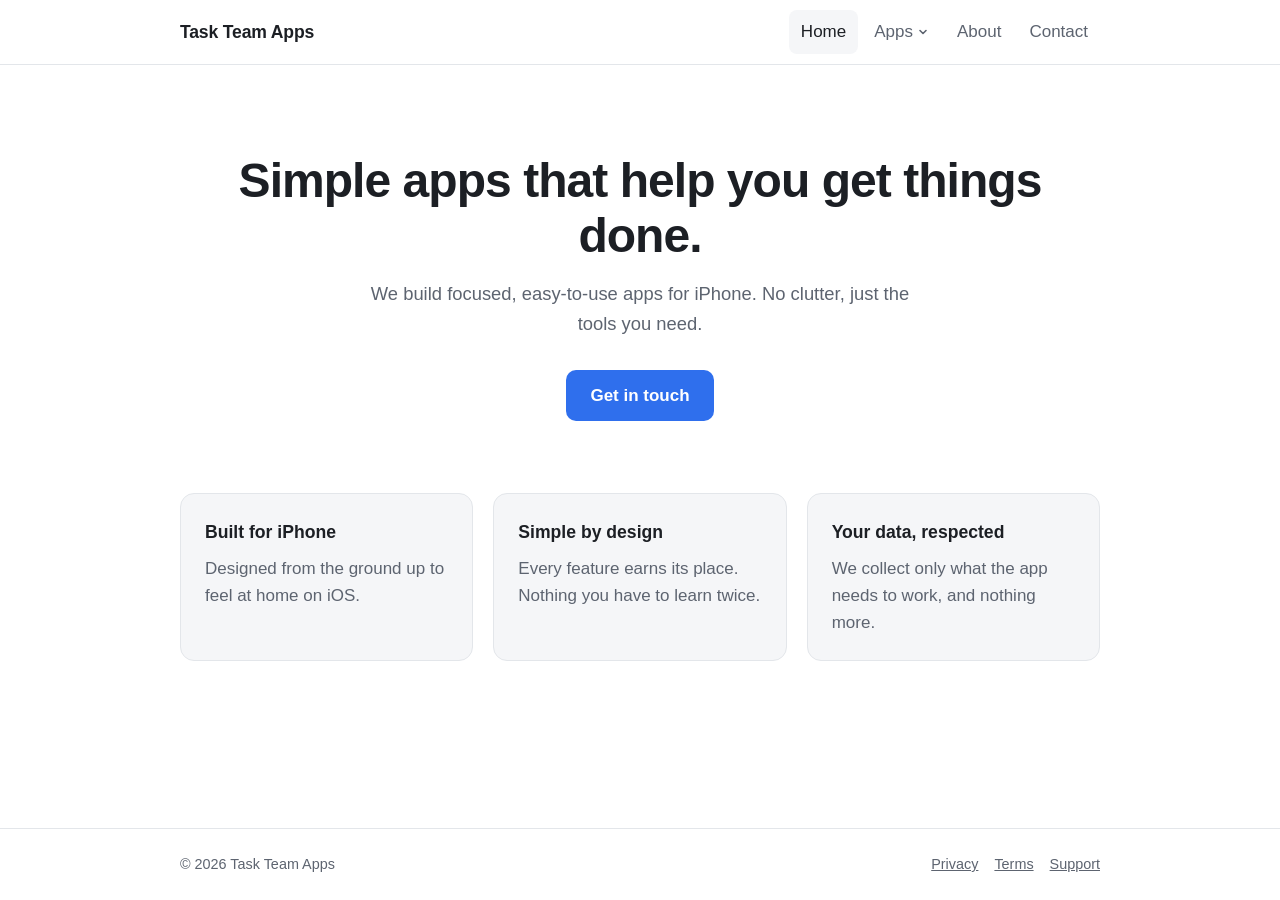
==== index.html @ 3afe0caa "Include dropdown with list of apps" ====
<!DOCTYPE html>
<html lang="en">
<head>
  <meta charset="UTF-8">
  <meta name="viewport" content="width=device-width, initial-scale=1">
  <title>Task Team Apps</title>
  <meta name="description" content="Task Team Apps builds simple, focused apps for iPhone.">
  <link rel="stylesheet" href="style.css">
  <script src="nav.js" defer></script>
</head>
<body>
  <header>
    <div class="wrap">
      <a class="brand" href="index.html">Task Team Apps</a>
      <nav>
        <ul>
          <li><a href="index.html" aria-current="page">Home</a></li>
          <li class="dropdown">
            <button type="button" class="nav-btn" aria-haspopup="true" aria-expanded="false">Apps<svg class="chev" viewBox="0 0 12 12" aria-hidden="true"><path d="M3 4.5 6 7.5 9 4.5" fill="none" stroke="currentColor" stroke-width="1.6" stroke-linecap="round" stroke-linejoin="round"/></svg></button>
            <ul class="menu">
              <li><a href="tax-lien-tracker.html"><span class="menu-title">Tax Lien Tracker</span><span class="menu-sub">Track liens, deadlines and properties</span></a></li>
              <li class="menu-note">More apps coming soon</li>
            </ul>
          </li>
          <li><a href="about.html">About</a></li>
          <li><a href="contact.html">Contact</a></li>
        </ul>
      </nav>
    </div>
  </header>

  <main>
    <section class="hero">
      <div class="wrap">
        <h1>Simple apps that help you get things done.</h1>
        <p>We build focused, easy-to-use apps for iPhone. No clutter, just the tools you need.</p>
        <a class="button" href="contact.html">Get in touch</a>
      </div>
    </section>

    <section class="wrap features">
      <div class="card">
        <h3>Built for iPhone</h3>
        <p>Designed from the ground up to feel at home on iOS.</p>
      </div>
      <div class="card">
        <h3>Simple by design</h3>
        <p>Every feature earns its place. Nothing you have to learn twice.</p>
      </div>
      <div class="card">
        <h3>Your data, respected</h3>
        <p>We collect only what the app needs to work, and nothing more.</p>
      </div>
    </section>
  </main>

  <footer>
    <div class="wrap">
      <span>&copy; 2026 Task Team Apps</span>
      <span class="footer-links"><a href="privacy.html">Privacy</a><a href="terms.html">Terms</a><a href="contact.html">Support</a></span>
    </div>
  </footer>
</body>
</html>
---- style.css ----
:root {
  --bg: #ffffff;
  --bg-soft: #f5f6f8;
  --text: #1c1f24;
  --muted: #5d6470;
  --accent: #2f6fed;
  --accent-dark: #1f56c4;
  --border: #e3e6ea;
  --radius: 14px;
  --max: 960px;
}

@media (prefers-color-scheme: dark) {
  :root {
    --bg: #111317;
    --bg-soft: #1a1d23;
    --text: #eceef1;
    --muted: #a3aab5;
    --accent: #5b8ff5;
    --accent-dark: #7aa5f7;
    --border: #2a2e36;
  }
}

* { box-sizing: border-box; }

html, body { margin: 0; padding: 0; }

body {
  background: var(--bg);
  color: var(--text);
  font-family: -apple-system, BlinkMacSystemFont, "Segoe UI", Roboto, Helvetica, Arial, sans-serif;
  font-size: 17px;
  line-height: 1.6;
  min-height: 100vh;
  display: flex;
  flex-direction: column;
}

a { color: var(--accent); }
a:hover { color: var(--accent-dark); }

.wrap {
  width: 100%;
  max-width: var(--max);
  margin: 0 auto;
  padding: 0 20px;
}

/* Header & navigation */
header {
  border-bottom: 1px solid var(--border);
}

header .wrap {
  display: flex;
  align-items: center;
  justify-content: space-between;
  gap: 16px;
  height: 64px;
}

.brand {
  font-weight: 700;
  font-size: 1.1rem;
  color: var(--text);
  text-decoration: none;
  letter-spacing: -0.01em;
}

nav ul {
  list-style: none;
  display: flex;
  gap: 4px;
  margin: 0;
  padding: 0;
}

nav a {
  display: block;
  padding: 8px 12px;
  border-radius: 8px;
  color: var(--muted);
  text-decoration: none;
  font-weight: 500;
}

nav a:hover { color: var(--text); background: var(--bg-soft); }

nav a[aria-current="page"] { color: var(--text); background: var(--bg-soft); }

/* Main content */
main { flex: 1; }

.hero {
  padding: 88px 0 72px;
  text-align: center;
}

.hero h1 {
  font-size: clamp(2rem, 5vw, 3rem);
  line-height: 1.15;
  letter-spacing: -0.02em;
  margin: 0 0 16px;
}

.hero p {
  color: var(--muted);
  font-size: 1.15rem;
  max-width: 560px;
  margin: 0 auto 32px;
}

.button {
  display: inline-block;
  background: var(--accent);
  color: #fff;
  padding: 12px 24px;
  border-radius: 10px;
  text-decoration: none;
  font-weight: 600;
}

.button:hover { background: var(--accent-dark); color: #fff; }

.features {
  display: grid;
  grid-template-columns: repeat(auto-fit, minmax(240px, 1fr));
  gap: 20px;
  padding-bottom: 80px;
}

.card {
  background: var(--bg-soft);
  border: 1px solid var(--border);
  border-radius: var(--radius);
  padding: 24px;
}

.card h3 { margin: 0 0 8px; font-size: 1.1rem; }
.card p { margin: 0; color: var(--muted); }

.page {
  padding: 64px 0 80px;
  max-width: 680px;
}

.page h1 {
  font-size: 2.2rem;
  letter-spacing: -0.02em;
  margin: 0 0 20px;
}

.page p { color: var(--muted); }

.contact-box {
  margin-top: 28px;
  background: var(--bg-soft);
  border: 1px solid var(--border);
  border-radius: var(--radius);
  padding: 24px;
}

.contact-box p { margin: 0 0 6px; }
.contact-box a { font-weight: 600; font-size: 1.1rem; }

/* Notice page (open on mobile) */
.notice {
  max-width: 480px;
  margin: 0 auto;
  padding: 72px 0 80px;
  text-align: center;
}

.notice .icon {
  font-size: 56px;
  line-height: 1;
  margin-bottom: 20px;
}

.notice h1 { font-size: 1.8rem; margin: 0 0 14px; letter-spacing: -0.01em; }
.notice p { color: var(--muted); }

.steps {
  text-align: left;
  background: var(--bg-soft);
  border: 1px solid var(--border);
  border-radius: var(--radius);
  padding: 20px 24px 20px 44px;
  margin: 28px 0;
  color: var(--text);
}

.steps li { margin: 6px 0; }

.small { font-size: 0.9rem; color: var(--muted); }

/* Footer */
footer {
  border-top: 1px solid var(--border);
  padding: 24px 0;
  color: var(--muted);
  font-size: 0.9rem;
}

footer .wrap {
  display: flex;
  justify-content: space-between;
  flex-wrap: wrap;
  gap: 8px;
}

footer a { color: var(--muted); }

@media (max-width: 520px) {
  body { font-size: 16px; }
  .brand { font-size: 1rem; }
  nav a { padding: 8px 8px; }
  .hero { padding: 56px 0 48px; }
}

.footer-links { display: flex; gap: 16px; }

/* Legal pages */
.legal h2 { font-size: 1.2rem; margin: 32px 0 8px; color: var(--text); }
.legal ul { color: var(--muted); padding-left: 22px; }
.legal li { margin: 4px 0; }
.legal strong { color: var(--text); }

/* Apps dropdown */
.dropdown { position: relative; }

.nav-btn {
  display: flex;
  align-items: center;
  gap: 4px;
  padding: 8px 12px;
  border: 0;
  border-radius: 8px;
  background: none;
  color: var(--muted);
  font: inherit;
  font-weight: 500;
  cursor: pointer;
}

.nav-btn:hover,
.dropdown.open .nav-btn,
.nav-btn.active { color: var(--text); background: var(--bg-soft); }

.chev { width: 12px; height: 12px; transition: transform 0.15s ease; }
.dropdown.open .chev { transform: rotate(180deg); }

.menu {
  display: none;
  position: absolute;
  top: 100%;
  left: 0;
  z-index: 20;
  min-width: 260px;
  margin: 0;
  padding: 6px;
  list-style: none;
  background: var(--bg);
  border: 1px solid var(--border);
  border-radius: 12px;
  box-shadow: 0 12px 32px rgba(0, 0, 0, 0.12);
}

/* invisible bridge so the menu doesn't close while moving the mouse down */
.menu::before {
  content: "";
  position: absolute;
  left: 0;
  right: 0;
  top: -8px;
  height: 8px;
}

.dropdown.open .menu { display: block; }

@media (hover: hover) {
  .dropdown:hover .menu { display: block; }
  .dropdown:hover .nav-btn { color: var(--text); background: var(--bg-soft); }
}

nav .menu a {
  display: flex;
  flex-direction: column;
  padding: 10px 12px;
  border-radius: 8px;
}

.menu-title { color: var(--text); font-weight: 600; }
.menu-sub { color: var(--muted); font-size: 0.85rem; font-weight: 400; }

.menu-note {
  padding: 8px 12px 6px;
  margin-top: 4px;
  border-top: 1px solid var(--border);
  color: var(--muted);
  font-size: 0.8rem;
}

/* App page */
.eyebrow {
  color: var(--accent) !important;
  font-size: 0.9rem !important;
  font-weight: 600;
  margin: 0 auto 12px !important;
}

.plans-section { padding-bottom: 48px; }
.plans-section h2 { font-size: 1.6rem; margin: 0 0 20px; letter-spacing: -0.01em; }

.plans {
  display: grid;
  grid-template-columns: repeat(auto-fit, minmax(260px, 1fr));
  gap: 20px;
  margin-bottom: 16px;
}

.plan .price { color: var(--text); font-size: 1.8rem; font-weight: 700; margin: 4px 0 0; }
.plan .price span { font-size: 1rem; font-weight: 500; color: var(--muted); }
.plan .price-alt { font-size: 0.9rem; margin: 2px 0 0; }
.plan ul { margin: 16px 0 0; padding-left: 20px; color: var(--muted); }
.plan li { margin: 4px 0; }
.plan-pro { border-color: var(--accent); }

.app-links { padding-bottom: 64px; }

.brand { white-space: nowrap; }

@media (max-width: 520px) {
  header .wrap {
    flex-wrap: wrap;
    height: auto;
    padding-top: 12px;
    padding-bottom: 6px;
    row-gap: 4px;
  }
  nav { width: 100%; margin-left: -8px; }
  nav ul { gap: 2px; }
  nav a, .nav-btn { padding: 8px 8px; }
  .menu { min-width: 250px; }
}
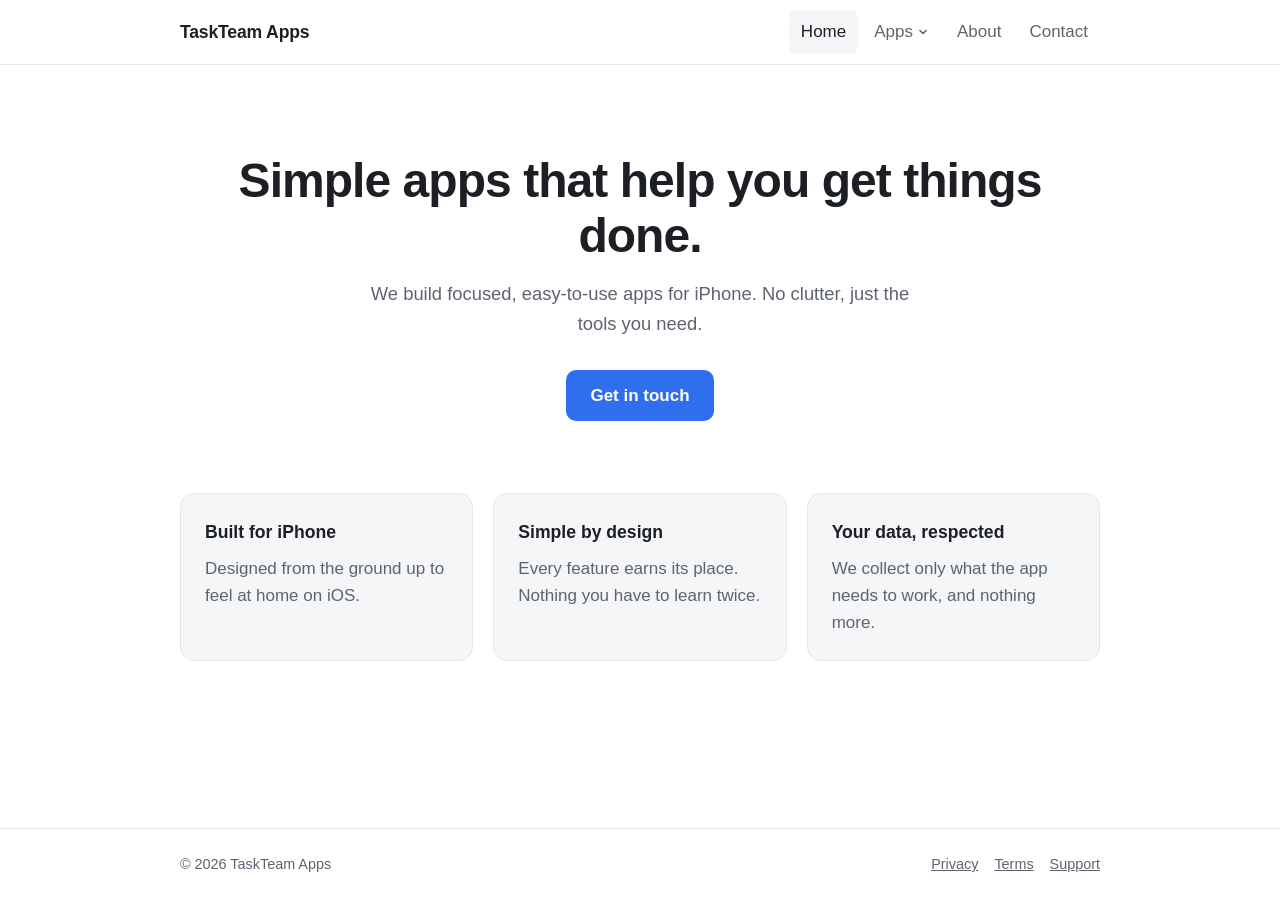
==== commit 203680fb: "Fix - TaskTeam is one word" ====
--- a/index.html
+++ b/index.html
@@ -3,15 +3,15 @@
 <head>
   <meta charset="UTF-8">
   <meta name="viewport" content="width=device-width, initial-scale=1">
-  <title>Task Team Apps</title>
-  <meta name="description" content="Task Team Apps builds simple, focused apps for iPhone.">
+  <title>TaskTeam Apps</title>
+  <meta name="description" content="TaskTeam Apps builds simple, focused apps for iPhone.">
   <link rel="stylesheet" href="style.css">
   <script src="nav.js" defer></script>
 </head>
 <body>
   <header>
     <div class="wrap">
-      <a class="brand" href="index.html">Task Team Apps</a>
+      <a class="brand" href="index.html">TaskTeam Apps</a>
       <nav>
         <ul>
           <li><a href="index.html" aria-current="page">Home</a></li>
@@ -56,7 +56,7 @@
 
   <footer>
     <div class="wrap">
-      <span>&copy; 2026 Task Team Apps</span>
+      <span>&copy; 2026 TaskTeam Apps</span>
       <span class="footer-links"><a href="privacy.html">Privacy</a><a href="terms.html">Terms</a><a href="contact.html">Support</a></span>
     </div>
   </footer>
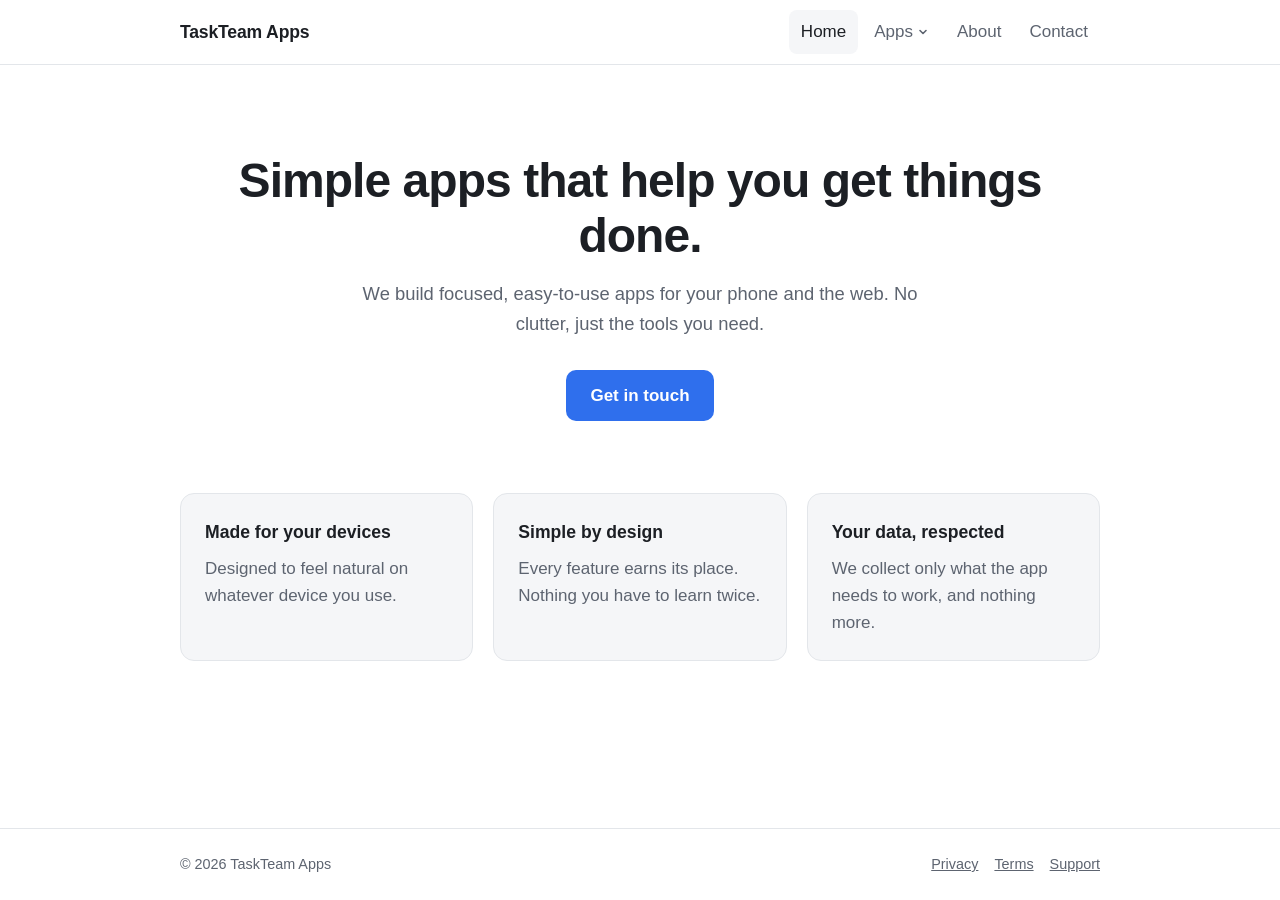
==== commit 7b1e34e7: "Also include Android and web apps" ====
--- a/index.html
+++ b/index.html
@@ -4,7 +4,7 @@
   <meta charset="UTF-8">
   <meta name="viewport" content="width=device-width, initial-scale=1">
   <title>TaskTeam Apps</title>
-  <meta name="description" content="TaskTeam Apps builds simple, focused apps for iPhone.">
+  <meta name="description" content="TaskTeam Apps builds simple, focused apps for mobile and the web.">
   <link rel="stylesheet" href="style.css">
   <script src="nav.js" defer></script>
 </head>
@@ -18,7 +18,7 @@
           <li class="dropdown">
             <button type="button" class="nav-btn" aria-haspopup="true" aria-expanded="false">Apps<svg class="chev" viewBox="0 0 12 12" aria-hidden="true"><path d="M3 4.5 6 7.5 9 4.5" fill="none" stroke="currentColor" stroke-width="1.6" stroke-linecap="round" stroke-linejoin="round"/></svg></button>
             <ul class="menu">
-              <li><a href="tax-lien-tracker.html"><span class="menu-title">Tax Lien Tracker</span><span class="menu-sub">Track liens, deadlines and properties</span></a></li>
+              <li><a href="tax-lien-tracker.html"><span class="menu-title">Tax Lien Tracker</span></a></li>
               <li class="menu-note">More apps coming soon</li>
             </ul>
           </li>
@@ -33,15 +33,15 @@
     <section class="hero">
       <div class="wrap">
         <h1>Simple apps that help you get things done.</h1>
-        <p>We build focused, easy-to-use apps for iPhone. No clutter, just the tools you need.</p>
+        <p>We build focused, easy-to-use apps for your phone and the web. No clutter, just the tools you need.</p>
         <a class="button" href="contact.html">Get in touch</a>
       </div>
     </section>
 
     <section class="wrap features">
       <div class="card">
-        <h3>Built for iPhone</h3>
-        <p>Designed from the ground up to feel at home on iOS.</p>
+        <h3>Made for your devices</h3>
+        <p>Designed to feel natural on whatever device you use.</p>
       </div>
       <div class="card">
         <h3>Simple by design</h3>
--- a/style.css
+++ b/style.css
@@ -141,7 +141,7 @@
 .card p { margin: 0; color: var(--muted); }
 
 .page {
-  padding: 64px 0 80px;
+  padding: 64px 20px 80px;
   max-width: 680px;
 }
 
@@ -344,3 +344,16 @@
   nav a, .nav-btn { padding: 8px 8px; }
   .menu { min-width: 250px; }
 }
+
+/* Contact page */
+.contact-grid {
+  display: grid;
+  grid-template-columns: repeat(auto-fit, minmax(280px, 1fr));
+  gap: 16px;
+  margin-top: 28px;
+}
+.contact-grid .contact-box { margin-top: 0; }
+.contact-box h3 { margin: 0 0 6px; font-size: 1.05rem; }
+.contact-box p { margin: 0 0 12px; }
+.contact-box a { font-size: 1rem; overflow-wrap: anywhere; }
+.contact-box a.inline { font-weight: 400; font-size: inherit; }
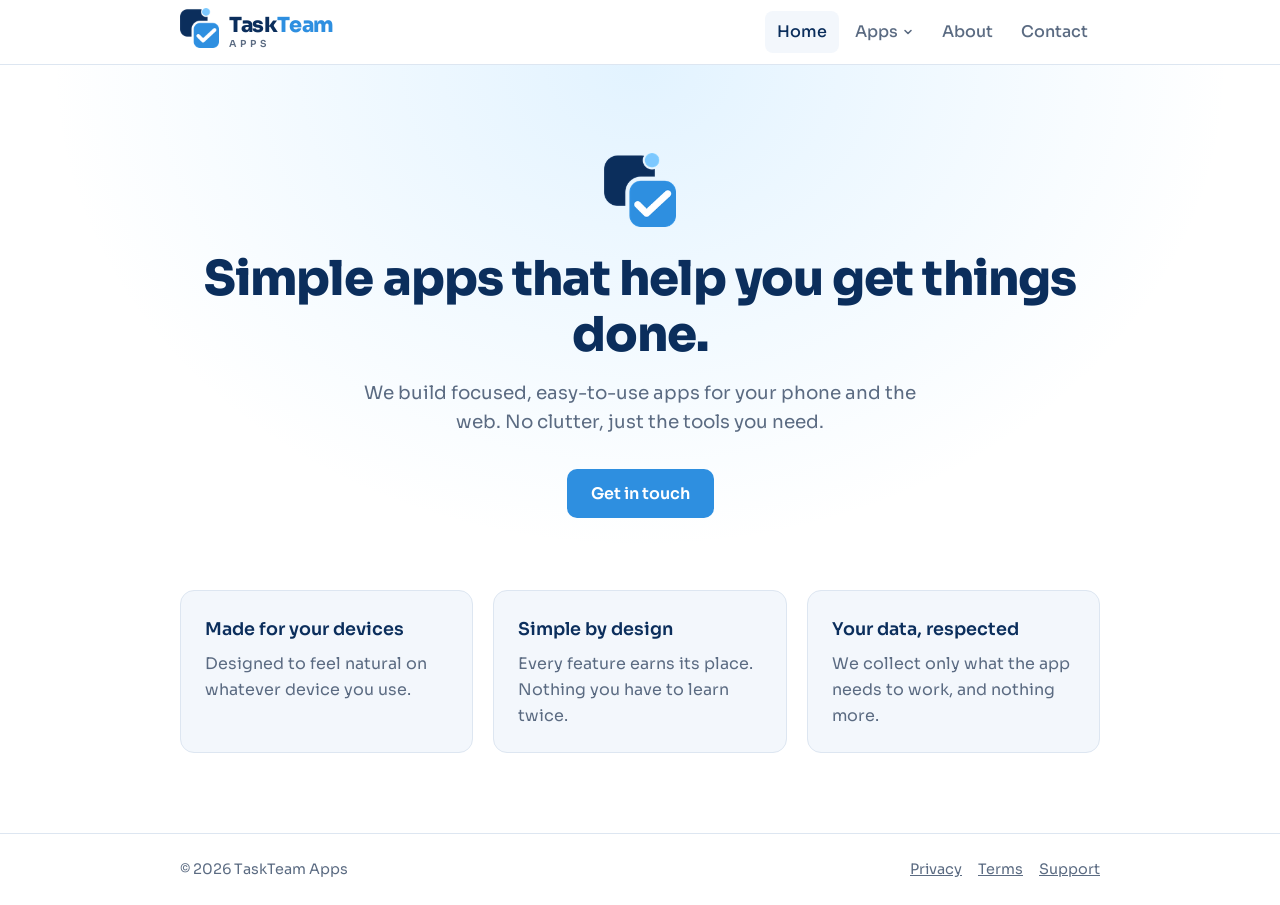
==== commit b10b7e7f: "Import branding" ====
--- a/index.html
+++ b/index.html
@@ -5,13 +5,18 @@
   <meta name="viewport" content="width=device-width, initial-scale=1">
   <title>TaskTeam Apps</title>
   <meta name="description" content="TaskTeam Apps builds simple, focused apps for mobile and the web.">
+  <link rel="icon" href="favicon.ico" sizes="any">
+  <link rel="icon" type="image/png" href="assets/favicon-32.png">
+  <link rel="apple-touch-icon" href="assets/apple-touch-icon.png">
+  <meta name="theme-color" content="#0B2E5C">
+  <link rel="preload" href="fonts/sora.woff" as="font" type="font/woff" crossorigin>
   <link rel="stylesheet" href="style.css">
   <script src="nav.js" defer></script>
 </head>
 <body>
   <header>
     <div class="wrap">
-      <a class="brand" href="index.html">TaskTeam Apps</a>
+      <a class="brand" href="index.html" aria-label="TaskTeam Apps home"><picture><source srcset="assets/logo-mark-dark.png" media="(prefers-color-scheme: dark)"><img class="brand-mark" src="assets/logo-mark.png" alt="" width="39" height="40"></picture><span class="brand-text"><span class="brand-name"><span class="b-task">Task</span><span class="b-team">Team</span></span><span class="brand-sub">Apps</span></span></a>
       <nav>
         <ul>
           <li><a href="index.html" aria-current="page">Home</a></li>
@@ -32,6 +37,7 @@
   <main>
     <section class="hero">
       <div class="wrap">
+        <picture><source srcset="assets/logo-mark-dark.png" media="(prefers-color-scheme: dark)"><img class="hero-mark" src="assets/logo-mark.png" alt="" width="72" height="74"></picture>
         <h1>Simple apps that help you get things done.</h1>
         <p>We build focused, easy-to-use apps for your phone and the web. No clutter, just the tools you need.</p>
         <a class="button" href="contact.html">Get in touch</a>
--- a/style.css
+++ b/style.css
@@ -1,24 +1,49 @@
+@font-face {
+  font-family: "Sora";
+  src: url("fonts/sora.woff") format("woff");
+  font-weight: 100 800;
+  font-style: normal;
+  font-display: swap;
+}
+
+/* Brand palette: Navy #0B2E5C · Team Blue #2E8FE0 · Spark #7CC8FF */
 :root {
+  --navy: #0B2E5C;
+  --team-blue: #2E8FE0;
+  --spark: #7CC8FF;
+
   --bg: #ffffff;
-  --bg-soft: #f5f6f8;
-  --text: #1c1f24;
-  --muted: #5d6470;
-  --accent: #2f6fed;
-  --accent-dark: #1f56c4;
-  --border: #e3e6ea;
+  --bg-soft: #f3f7fc;
+  --text: #0B2E5C;
+  --muted: #5b6b82;
+  --accent: #2E8FE0;
+  --accent-hover: #0B2E5C;
+  --accent-hover-text: #ffffff;
+  --link: #1f6fc2;
+  --link-hover: #0B2E5C;
+  --border: #dde6f1;
+  --brand-task: #0B2E5C;
+  --brand-team: #2E8FE0;
+  --shadow: 0 12px 32px rgba(11, 46, 92, 0.12);
   --radius: 14px;
   --max: 960px;
 }
 
 @media (prefers-color-scheme: dark) {
   :root {
-    --bg: #111317;
-    --bg-soft: #1a1d23;
-    --text: #eceef1;
-    --muted: #a3aab5;
-    --accent: #5b8ff5;
-    --accent-dark: #7aa5f7;
-    --border: #2a2e36;
+    --bg: #061a35;
+    --bg-soft: #0b2a52;
+    --text: #eef4fb;
+    --muted: #a8b8cd;
+    --accent: #2E8FE0;
+    --accent-hover: #7CC8FF;
+    --accent-hover-text: #0B2E5C;
+    --link: #7CC8FF;
+    --link-hover: #b5e0ff;
+    --border: #18406f;
+    --brand-task: #ffffff;
+    --brand-team: #2E8FE0;
+    --shadow: 0 12px 32px rgba(0, 0, 0, 0.45);
   }
 }
 
@@ -29,16 +54,20 @@
 body {
   background: var(--bg);
   color: var(--text);
-  font-family: -apple-system, BlinkMacSystemFont, "Segoe UI", Roboto, Helvetica, Arial, sans-serif;
-  font-size: 17px;
+  font-family: "Sora", -apple-system, BlinkMacSystemFont, "Segoe UI", Roboto, Helvetica, Arial, sans-serif;
+  font-size: 16px;
   line-height: 1.6;
   min-height: 100vh;
   display: flex;
   flex-direction: column;
 }
 
-a { color: var(--accent); }
-a:hover { color: var(--accent-dark); }
+a { color: var(--link); }
+a:hover { color: var(--link-hover); }
+
+h1, h2, h3 { color: var(--text); }
+h1 { font-weight: 800; }
+h2, h3 { font-weight: 600; }
 
 .wrap {
   width: 100%;
@@ -61,11 +90,32 @@
 }
 
 .brand {
-  font-weight: 700;
-  font-size: 1.1rem;
-  color: var(--text);
+  display: flex;
+  align-items: center;
+  gap: 10px;
   text-decoration: none;
-  letter-spacing: -0.01em;
+}
+
+.brand-mark { width: 39px; height: 40px; flex: none; }
+
+.brand-text { display: flex; flex-direction: column; line-height: 1; }
+
+.brand-name {
+  font-weight: 800;
+  font-size: 1.3rem;
+  letter-spacing: -0.02em;
+}
+
+.b-task { color: var(--brand-task); }
+.b-team { color: var(--brand-team); }
+
+.brand-sub {
+  margin-top: 4px;
+  color: var(--muted);
+  font-size: 0.6rem;
+  font-weight: 600;
+  letter-spacing: 0.42em;
+  text-transform: uppercase;
 }
 
 nav ul {
@@ -119,9 +169,10 @@
   border-radius: 10px;
   text-decoration: none;
   font-weight: 600;
-}
-
-.button:hover { background: var(--accent-dark); color: #fff; }
+  transition: background 0.15s ease, color 0.15s ease;
+}
+
+.button:hover { background: var(--accent-hover); color: var(--accent-hover-text); }
 
 .features {
   display: grid;
@@ -213,8 +264,7 @@
 footer a { color: var(--muted); }
 
 @media (max-width: 520px) {
-  body { font-size: 16px; }
-  .brand { font-size: 1rem; }
+  body { font-size: 15px; }
   nav a { padding: 8px 8px; }
   .hero { padding: 56px 0 48px; }
 }
@@ -264,7 +314,7 @@
   background: var(--bg);
   border: 1px solid var(--border);
   border-radius: 12px;
-  box-shadow: 0 12px 32px rgba(0, 0, 0, 0.12);
+  box-shadow: var(--shadow);
 }
 
 /* invisible bridge so the menu doesn't close while moving the mouse down */
@@ -304,7 +354,7 @@
 
 /* App page */
 .eyebrow {
-  color: var(--accent) !important;
+  color: var(--link) !important;
   font-size: 0.9rem !important;
   font-weight: 600;
   margin: 0 auto 12px !important;
@@ -357,3 +407,11 @@
 .contact-box p { margin: 0 0 12px; }
 .contact-box a { font-size: 1rem; overflow-wrap: anywhere; }
 .contact-box a.inline { font-weight: 400; font-size: inherit; }
+
+/* Hero logo mark (home page) */
+.hero-mark { display: block; width: 72px; height: auto; margin: 0 auto 24px; }
+
+/* Brand-tinted hero background */
+.hero {
+  background: radial-gradient(ellipse at top, rgba(124, 200, 255, 0.22), transparent 65%);
+}
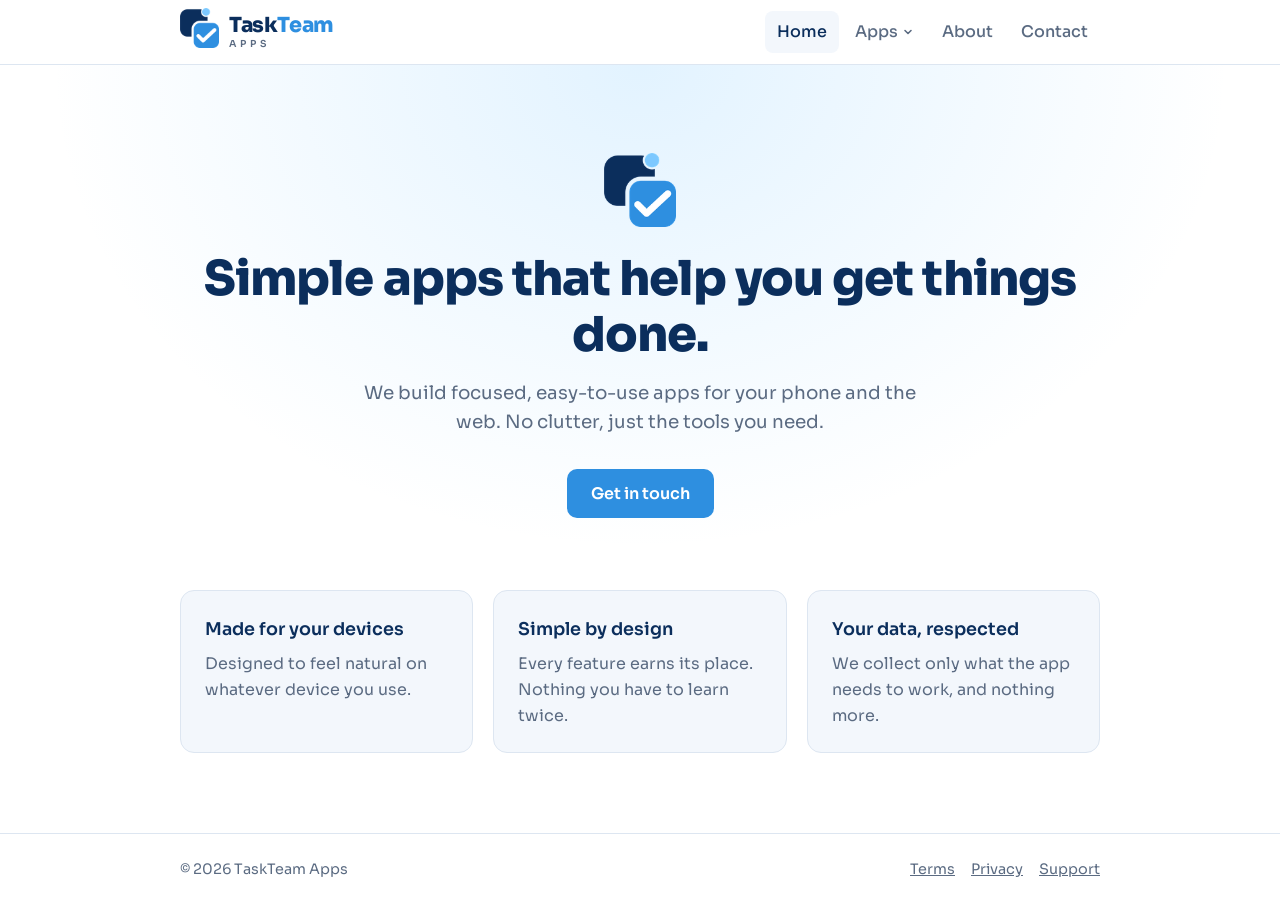
==== commit 5b3f401d: "Reorder footer" ====
--- a/index.html
+++ b/index.html
@@ -23,7 +23,7 @@
           <li class="dropdown">
             <button type="button" class="nav-btn" aria-haspopup="true" aria-expanded="false">Apps<svg class="chev" viewBox="0 0 12 12" aria-hidden="true"><path d="M3 4.5 6 7.5 9 4.5" fill="none" stroke="currentColor" stroke-width="1.6" stroke-linecap="round" stroke-linejoin="round"/></svg></button>
             <ul class="menu">
-              <li><a href="tax-lien-tracker.html"><span class="menu-title">Tax Lien Tracker</span></a></li>
+              <li><a href="tax-lien-tracker.html"><img class="menu-icon" src="assets/tlt-icon-small.png" alt="" width="32" height="32"><span class="menu-title">Tax Lien Tracker</span></a></li>
               <li class="menu-note">More apps coming soon</li>
             </ul>
           </li>
@@ -63,7 +63,7 @@
   <footer>
     <div class="wrap">
       <span>&copy; 2026 TaskTeam Apps</span>
-      <span class="footer-links"><a href="privacy.html">Privacy</a><a href="terms.html">Terms</a><a href="contact.html">Support</a></span>
+      <span class="footer-links"><a href="terms.html">Terms</a><a href="privacy.html">Privacy</a><a href="contact.html">Support</a></span>
     </div>
   </footer>
 </body>
--- a/style.css
+++ b/style.css
@@ -415,3 +415,27 @@
 .hero {
   background: radial-gradient(ellipse at top, rgba(124, 200, 255, 0.22), transparent 65%);
 }
+
+/* App icons */
+.app-icon {
+  display: block;
+  width: 120px;
+  height: 120px;
+  margin: 0 auto 24px;
+  border-radius: 22.5%;
+  box-shadow: 0 10px 30px rgba(11, 46, 92, 0.18), 0 0 0 1px rgba(11, 46, 92, 0.06);
+}
+
+nav .menu a:has(.menu-icon) {
+  flex-direction: row;
+  align-items: center;
+  gap: 12px;
+}
+
+.menu-icon {
+  width: 32px;
+  height: 32px;
+  flex: none;
+  border-radius: 22.5%;
+  box-shadow: 0 0 0 1px rgba(11, 46, 92, 0.08);
+}
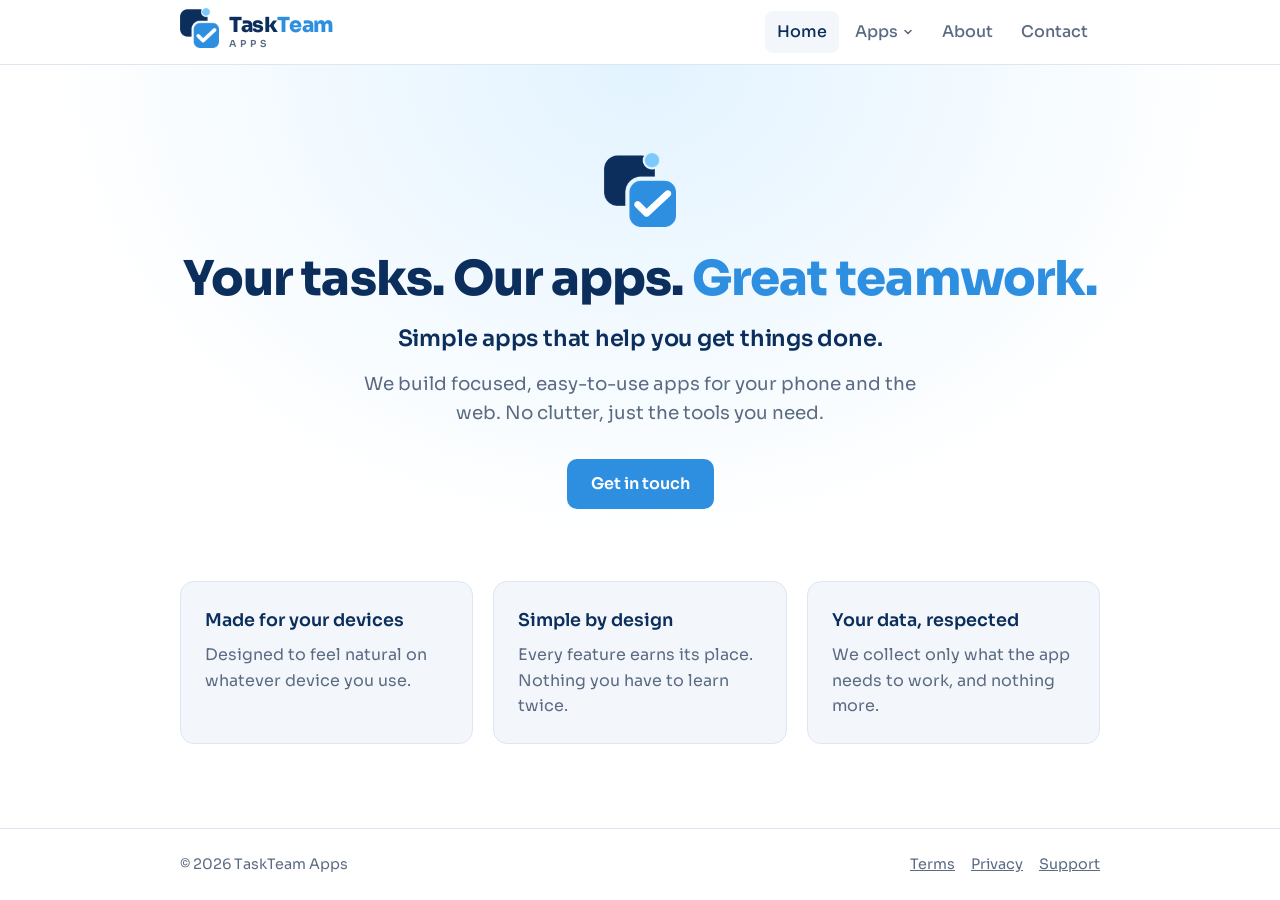
==== commit 26e86261: "Use same text as Insta" ====
--- a/index.html
+++ b/index.html
@@ -38,7 +38,8 @@
     <section class="hero">
       <div class="wrap">
         <picture><source srcset="assets/logo-mark-dark.png" media="(prefers-color-scheme: dark)"><img class="hero-mark" src="assets/logo-mark.png" alt="" width="72" height="74"></picture>
-        <h1>Simple apps that help you get things done.</h1>
+        <h1 class="motto">Your tasks. Our apps. <span class="accent-text">Great teamwork.</span></h1>
+        <p class="tagline">Simple apps that help you get things done.</p>
         <p>We build focused, easy-to-use apps for your phone and the web. No clutter, just the tools you need.</p>
         <a class="button" href="contact.html">Get in touch</a>
       </div>
@@ -67,4 +68,4 @@
     </div>
   </footer>
 </body>
-</html>
+</html>
--- a/style.css
+++ b/style.css
@@ -439,3 +439,14 @@
   border-radius: 22.5%;
   box-shadow: 0 0 0 1px rgba(11, 46, 92, 0.08);
 }
+
+/* Home hero motto */
+.motto { margin-bottom: 14px !important; }
+.accent-text { color: var(--brand-team); }
+.hero .tagline {
+  color: var(--text);
+  font-size: clamp(1.15rem, 2.4vw, 1.4rem);
+  font-weight: 600;
+  letter-spacing: -0.01em;
+  margin: 0 auto 12px;
+}
